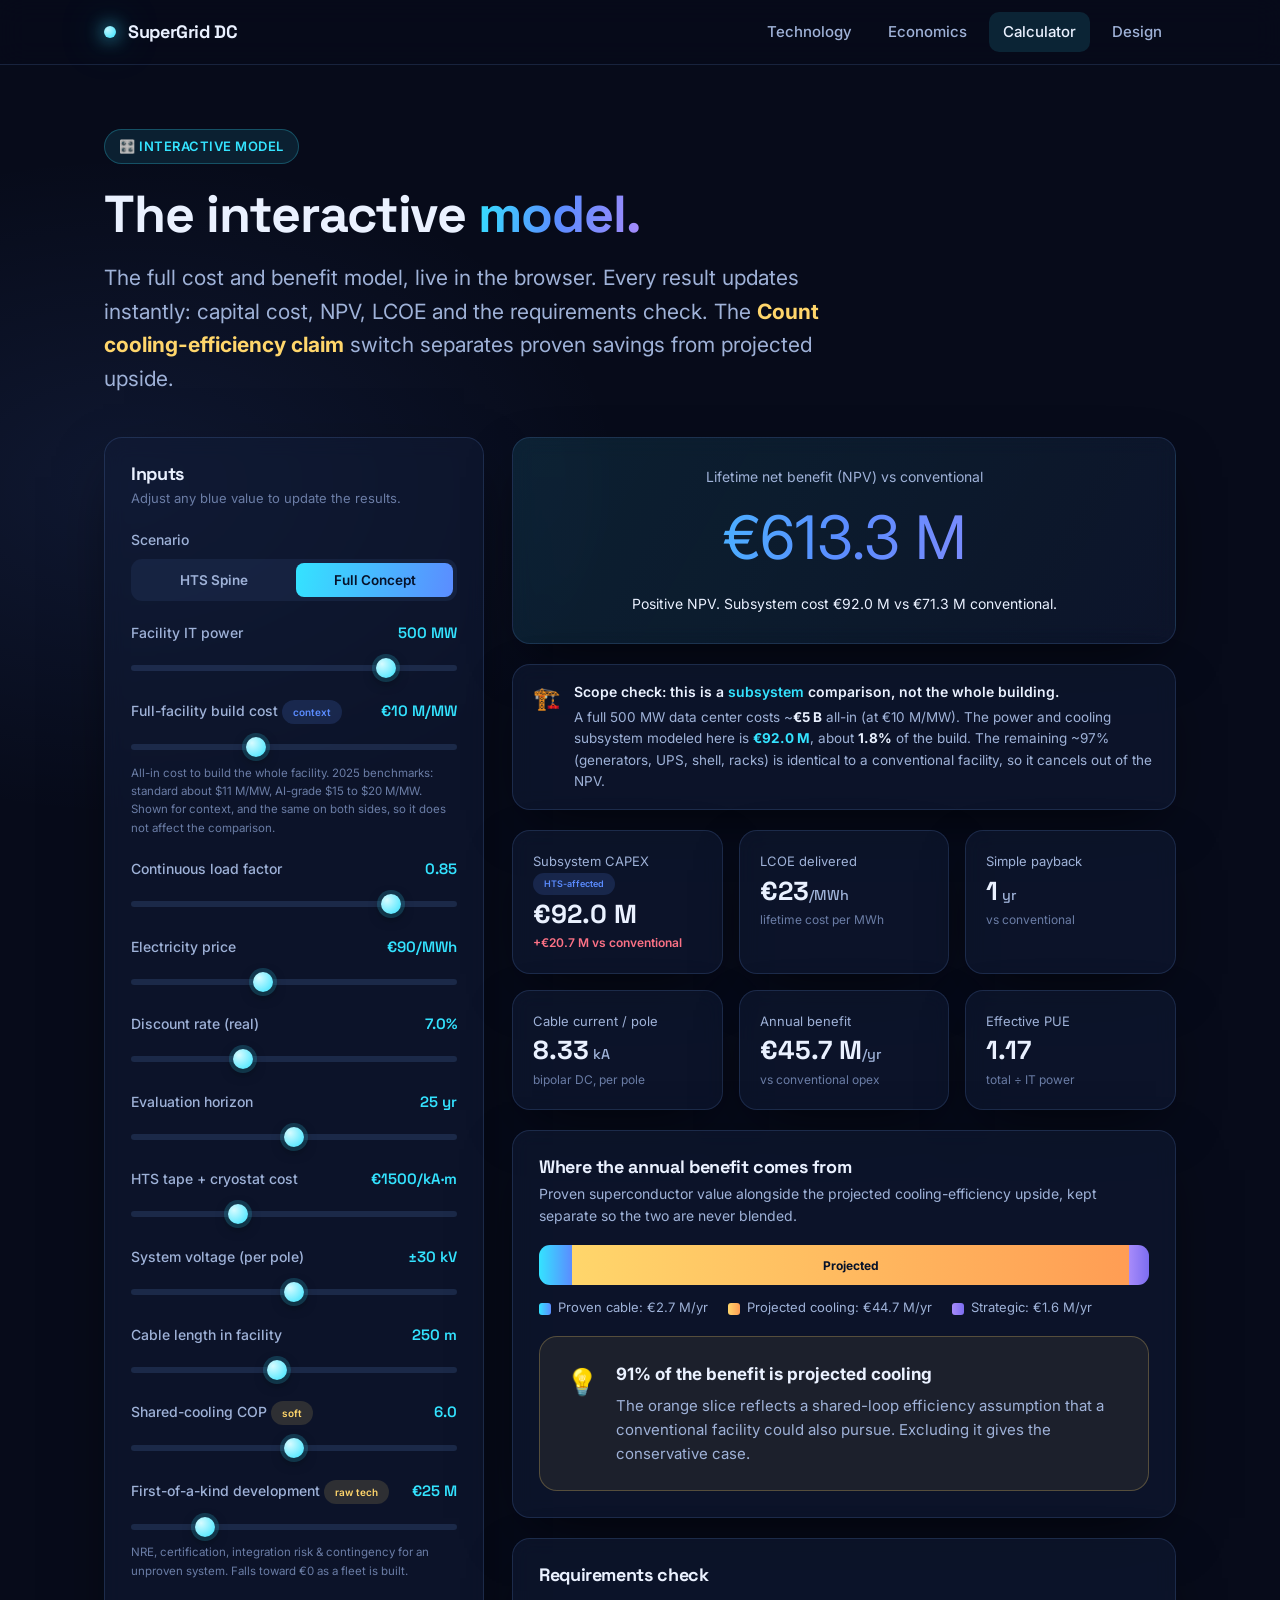
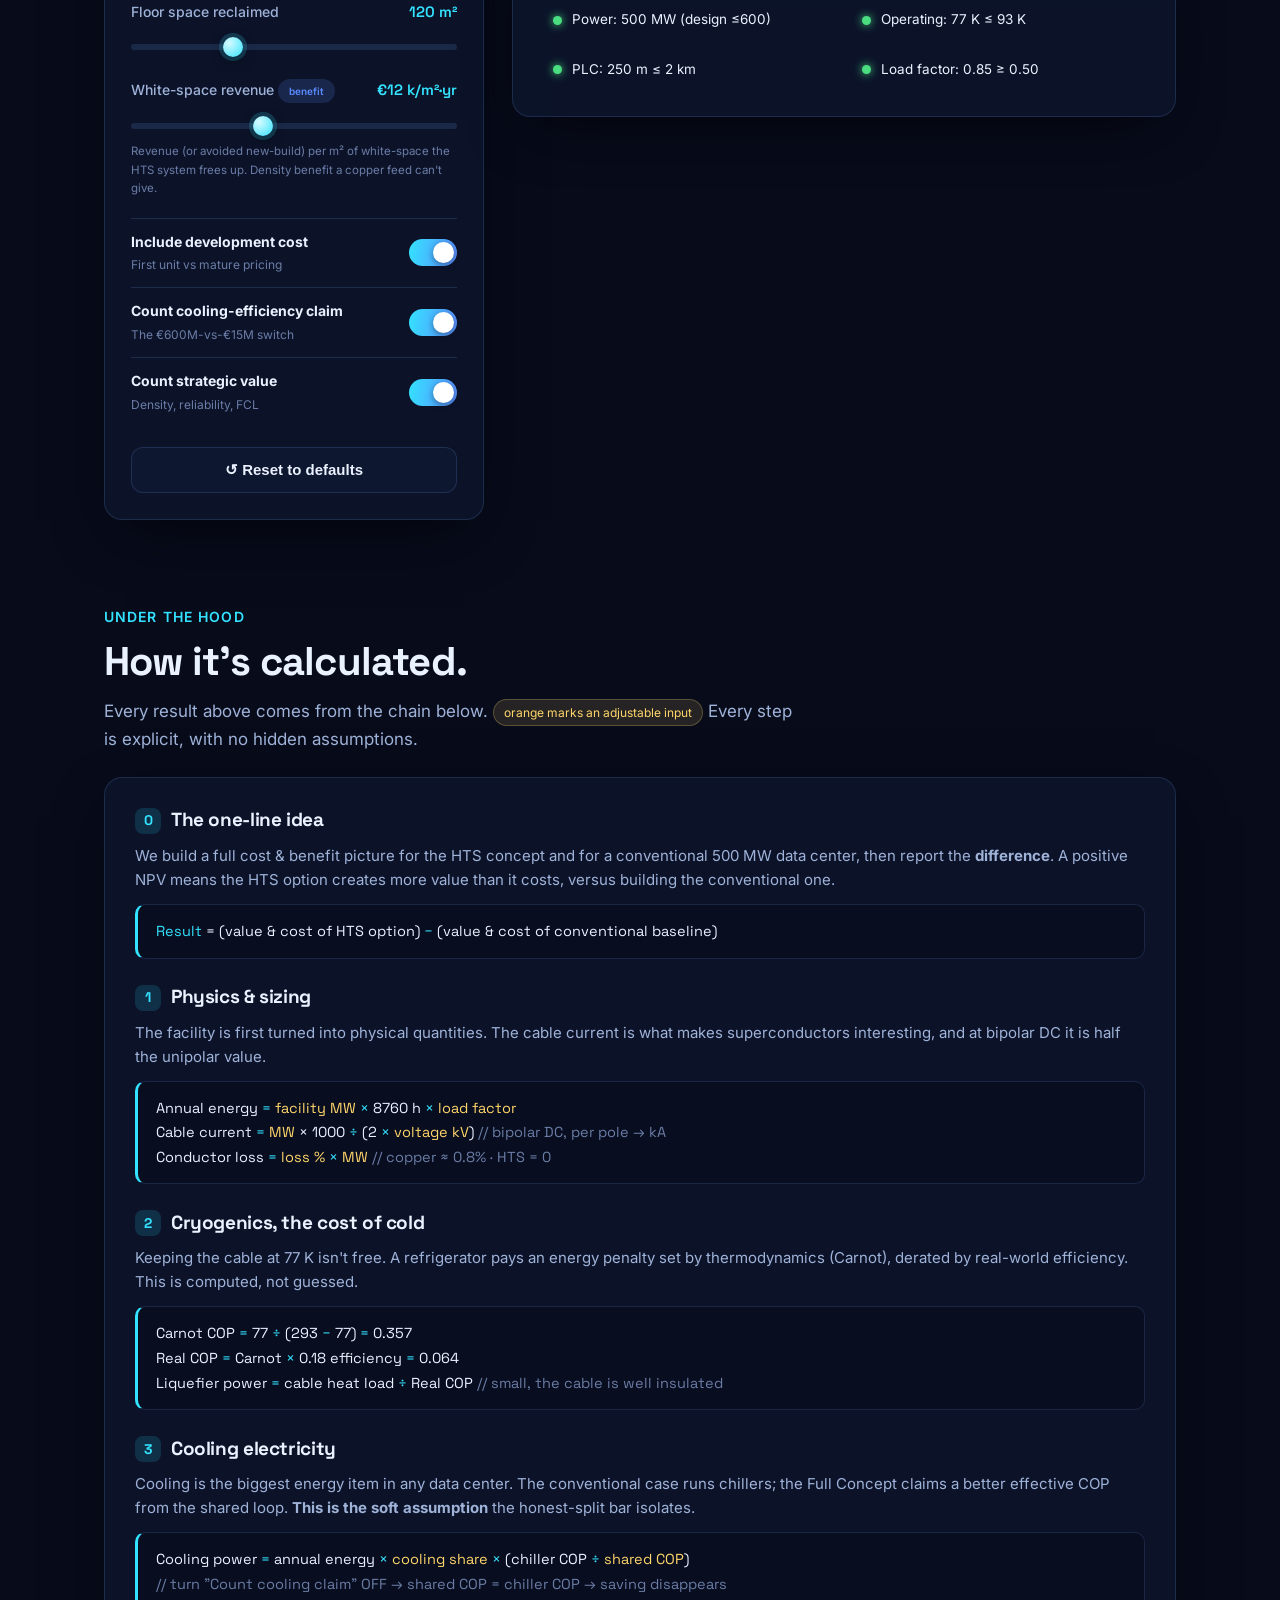
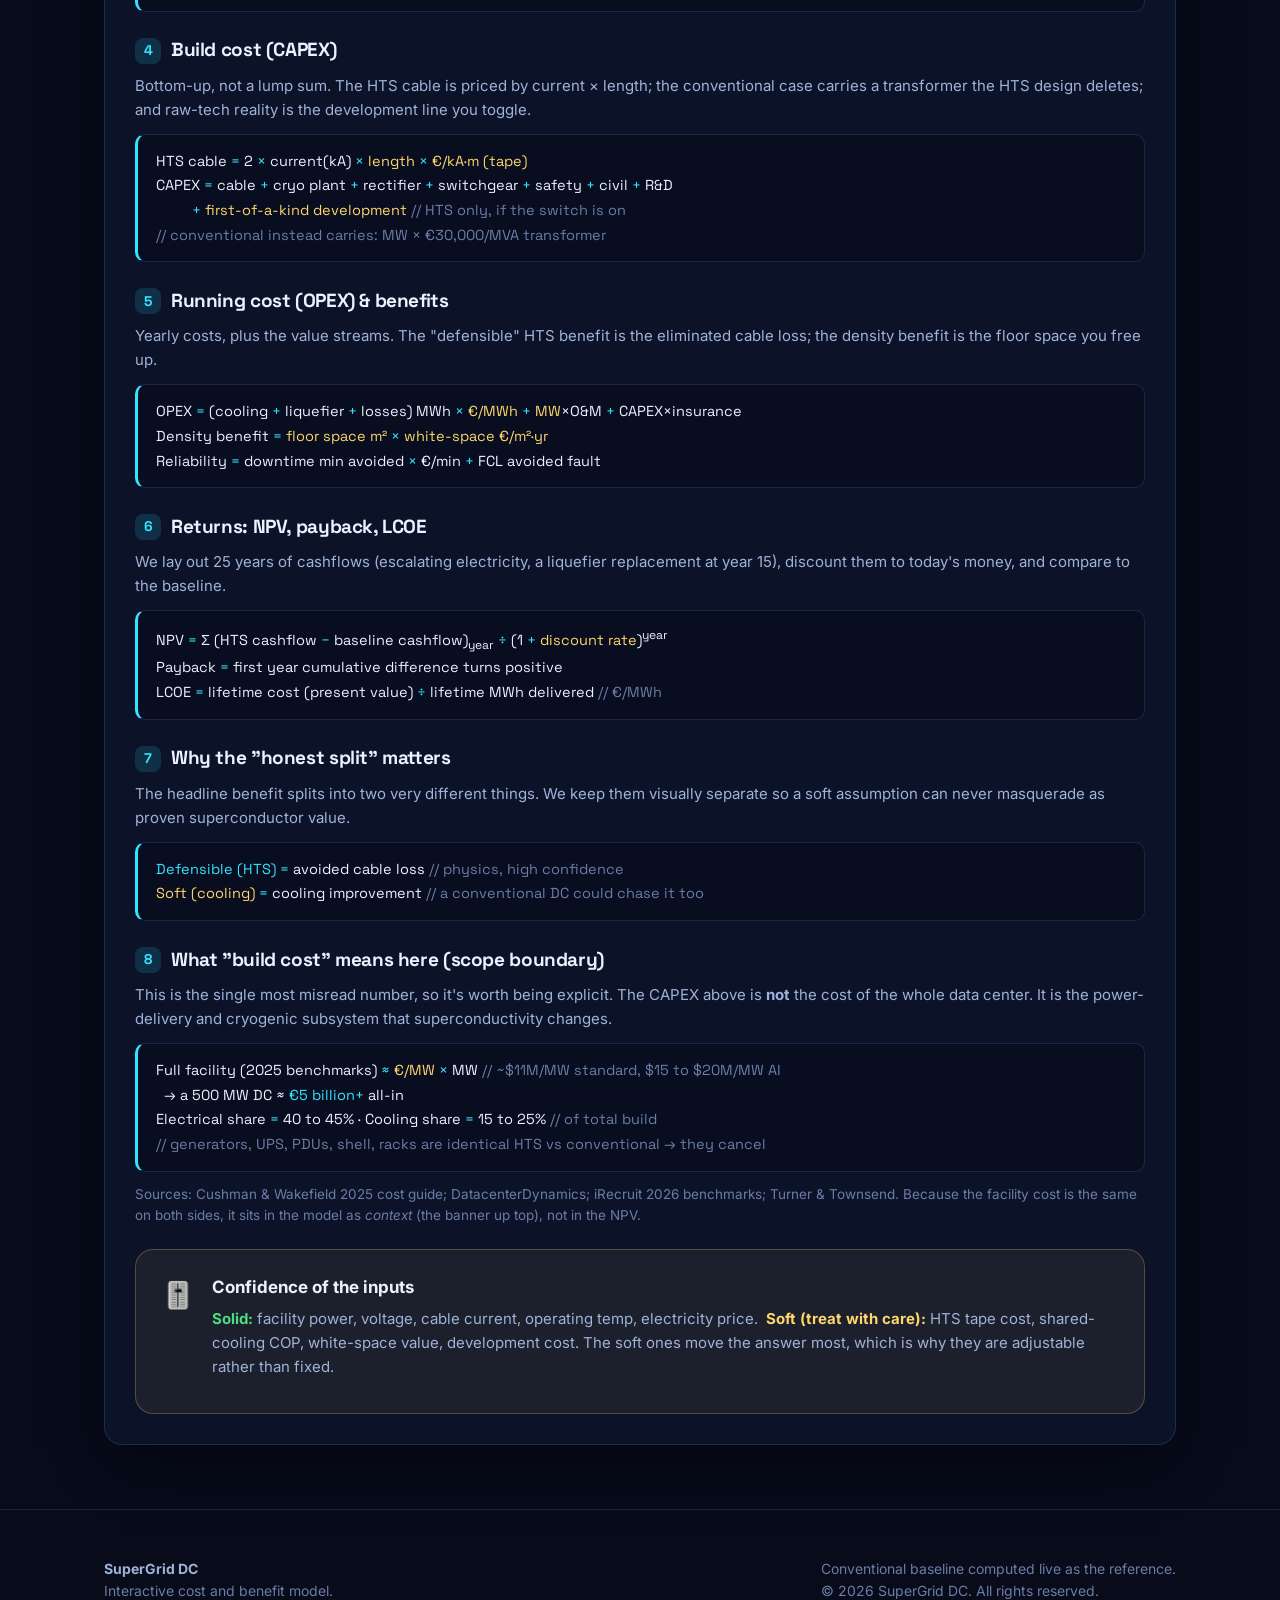
==== calculator.html @ 8237b886 "Initial SuperGrid DC website" ====
<!DOCTYPE html>
<html lang="en">
<head>
<meta charset="UTF-8">
<meta name="viewport" content="width=device-width, initial-scale=1.0">
<title>Calculator · SuperGrid DC</title>
<link rel="preconnect" href="https://fonts.googleapis.com">
<link rel="preconnect" href="https://fonts.gstatic.com" crossorigin>
<link href="https://fonts.googleapis.com/css2?family=Inter:wght@400;500;600;700&family=Space+Grotesk:wght@500;600;700&display=swap" rel="stylesheet">
<link rel="stylesheet" href="styles.css">
<style>
  .method { padding: 30px; }
  .method h3 { font-size: 19px; margin: 26px 0 10px; display:flex; align-items:center; gap:10px; }
  .method h3:first-child { margin-top: 0; }
  .method p { color: var(--ink-dim); font-size: 15px; margin-bottom: 10px; }
  .formula {
    font-family: 'Space Grotesk', monospace; font-size: 14.5px; color: var(--ink);
    background: rgba(7,11,26,0.6); border: 1px solid var(--border); border-left: 3px solid var(--cyan);
    border-radius: 10px; padding: 14px 18px; margin: 12px 0; line-height: 1.7; overflow-x: auto;
  }
  .formula .o { color: var(--cyan); }            /* operators / result */
  .formula .i { color: var(--warm); }            /* input variable */
  .formula .c { color: var(--ink-faint); }       /* comment */
  .io-tags { display:flex; flex-wrap:wrap; gap:8px; margin: 6px 0 4px; }
  .io-tag { font-size:12px; padding:3px 10px; border-radius:999px; background:rgba(255,214,107,0.12); color:var(--warm); border:1px solid rgba(255,214,107,0.25); }
  .step-n { width:26px;height:26px;border-radius:8px;display:grid;place-items:center;flex:none;
            background:rgba(52,227,255,0.14);color:var(--cyan);font-family:'Space Grotesk';font-weight:700;font-size:14px; }
</style>
</head>
<body>

<nav class="nav">
  <div class="nav-inner">
    <div class="brand"><span class="dot"></span> SuperGrid&nbsp;DC</div>
    <div class="nav-links">
      <a href="index.html">Technology</a>
      <a href="financials.html">Economics</a>
      <a href="calculator.html" class="active">Calculator</a>
      <a href="design.html">Design</a>
    </div>
  </div>
</nav>

<header class="hero" style="padding:64px 0 28px">
  <div class="wrap">
    <span class="tag">🎛️ Interactive model</span>
    <h1 style="font-size:clamp(32px,5vw,52px)">The interactive <span class="grad">model.</span></h1>
    <p class="lead" style="max-width:60ch">
      The full cost and benefit model, live in the browser. Every result updates instantly:
      capital cost, NPV, LCOE and the requirements check. The
      <b style="color:var(--warm)">Count cooling-efficiency claim</b> switch separates proven savings from
      projected upside.
    </p>
  </div>
</header>

<section style="padding-top:14px">
  <div class="wrap">
    <div class="calc-grid">

      <!-- CONTROLS -->
      <div class="glass controls">
        <h3>Inputs</h3>
        <p class="hint">Adjust any blue value to update the results.</p>

        <div class="ctrl">
          <div class="ctrl-head"><label>Scenario</label></div>
          <div class="seg" id="seg-scenario">
            <button data-v="spine">HTS Spine</button>
            <button data-v="full" class="on">Full Concept</button>
          </div>
        </div>

        <div class="ctrl">
          <div class="ctrl-head"><label>Facility IT power</label><span class="v" id="v-mw">500 MW</span></div>
          <input type="range" id="mw" min="100" max="600" step="10" value="500">
        </div>
        <div class="ctrl">
          <div class="ctrl-head"><label>Full-facility build cost <span class="pill pill-blue" style="font-size:10px">context</span></label><span class="v" id="v-fac">€10 M/MW</span></div>
          <input type="range" id="fac" min="4" max="20" step="0.5" value="10">
          <p style="font-size:11.5px; color:var(--ink-faint); margin-top:6px">All-in cost to build the whole facility. 2025 benchmarks: standard about $11 M/MW, AI-grade $15 to $20 M/MW. Shown for context, and the same on both sides, so it does not affect the comparison.</p>
        </div>
        <div class="ctrl">
          <div class="ctrl-head"><label>Continuous load factor</label><span class="v" id="v-lf">0.85</span></div>
          <input type="range" id="lf" min="0.40" max="0.95" step="0.01" value="0.85">
        </div>
        <div class="ctrl">
          <div class="ctrl-head"><label>Electricity price</label><span class="v" id="v-price">€90/MWh</span></div>
          <input type="range" id="price" min="50" max="150" step="5" value="90">
        </div>
        <div class="ctrl">
          <div class="ctrl-head"><label>Discount rate (real)</label><span class="v" id="v-disc">7.0%</span></div>
          <input type="range" id="disc" min="0.04" max="0.13" step="0.005" value="0.07">
        </div>
        <div class="ctrl">
          <div class="ctrl-head"><label>Evaluation horizon</label><span class="v" id="v-life">25 yr</span></div>
          <input type="range" id="life" min="10" max="40" step="1" value="25">
        </div>
        <div class="ctrl">
          <div class="ctrl-head"><label>HTS tape + cryostat cost</label><span class="v" id="v-tape">€1500/kA·m</span></div>
          <input type="range" id="tape" min="800" max="3000" step="50" value="1500">
        </div>
        <div class="ctrl">
          <div class="ctrl-head"><label>System voltage (per pole)</label><span class="v" id="v-volt">±30 kV</span></div>
          <input type="range" id="volt" min="20" max="40" step="1" value="30">
        </div>
        <div class="ctrl">
          <div class="ctrl-head"><label>Cable length in facility</label><span class="v" id="v-len">250 m</span></div>
          <input type="range" id="len" min="50" max="500" step="10" value="250">
        </div>
        <div class="ctrl" id="ctrl-cop">
          <div class="ctrl-head"><label>Shared-cooling COP <span class="pill pill-warn" style="font-size:10px">soft</span></label><span class="v" id="v-cop">6.0</span></div>
          <input type="range" id="cop" min="4" max="8" step="0.1" value="6">
        </div>
        <div class="ctrl" id="ctrl-dev">
          <div class="ctrl-head"><label>First-of-a-kind development <span class="pill pill-warn" style="font-size:10px">raw tech</span></label><span class="v" id="v-dev">€25 M</span></div>
          <input type="range" id="dev" min="0" max="120" step="5" value="25">
          <p style="font-size:11.5px; color:var(--ink-faint); margin-top:6px">NRE, certification, integration risk &amp; contingency for an unproven system. Falls toward €0 as a fleet is built.</p>
        </div>
        <div class="ctrl">
          <div class="ctrl-head"><label>Floor space reclaimed</label><span class="v" id="v-floor">120 m²</span></div>
          <input type="range" id="floor" min="0" max="400" step="10" value="120">
        </div>
        <div class="ctrl">
          <div class="ctrl-head"><label>White-space revenue <span class="pill pill-blue" style="font-size:10px">benefit</span></label><span class="v" id="v-ws">€12 k/m²·yr</span></div>
          <input type="range" id="ws" min="0" max="30000" step="1000" value="12000">
          <p style="font-size:11.5px; color:var(--ink-faint); margin-top:6px">Revenue (or avoided new-build) per m² of white-space the HTS system frees up. Density benefit a copper feed can't give.</p>
        </div>

        <div class="switch-row">
          <div class="lbl"><b>Include development cost</b><br><span style="font-size:12px;color:var(--ink-faint)">First unit vs mature pricing</span></div>
          <div class="toggle on" id="t-dev"><div class="knob"></div></div>
        </div>
        <div class="switch-row">
          <div class="lbl"><b>Count cooling-efficiency claim</b><br><span style="font-size:12px;color:var(--ink-faint)">The €600M-vs-€15M switch</span></div>
          <div class="toggle on" id="t-cool"><div class="knob"></div></div>
        </div>
        <div class="switch-row">
          <div class="lbl"><b>Count strategic value</b><br><span style="font-size:12px;color:var(--ink-faint)">Density, reliability, FCL</span></div>
          <div class="toggle on" id="t-strat"><div class="knob"></div></div>
        </div>

        <button class="btn btn-ghost" id="reset" style="width:100%; margin-top:20px; justify-content:center">↺ Reset to defaults</button>
      </div>

      <!-- RESULTS -->
      <div>
        <div class="glass npv-hero" style="margin-bottom:20px">
          <div class="rl" style="color:var(--ink-dim); font-size:14px">Lifetime net benefit (NPV) vs conventional</div>
          <div class="rv grad" id="r-npv">€0</div>
          <div class="rsub" id="r-verdict" style="font-size:14px; margin-top:8px">…</div>
        </div>

        <div class="glass" id="ctx-banner" style="padding:16px 20px; margin-bottom:20px; display:flex; gap:14px; align-items:flex-start">
          <span style="font-size:22px; flex:none">🏗️</span>
          <div>
            <div style="font-size:14px; color:var(--ink); font-weight:600; margin-bottom:3px">Scope check: this is a <span style="color:var(--cyan)">subsystem</span> comparison, not the whole building.</div>
            <div style="font-size:13.5px; color:var(--ink-dim)" id="ctx-text">…</div>
          </div>
        </div>

        <div class="res-grid" style="margin-bottom:20px">
          <div class="glass res"><div class="rl">Subsystem CAPEX <span class="pill pill-blue" style="font-size:9px">HTS-affected</span></div><div class="rv" id="r-capex">€0<small></small></div><div class="rsub" id="r-capex-delta">vs conventional</div></div>
          <div class="glass res"><div class="rl">LCOE delivered</div><div class="rv" id="r-lcoe">€0<small>/MWh</small></div><div class="rsub">lifetime cost per MWh</div></div>
          <div class="glass res"><div class="rl">Simple payback</div><div class="rv" id="r-payback">…</div><div class="rsub">vs conventional</div></div>
          <div class="glass res"><div class="rl">Cable current / pole</div><div class="rv" id="r-ka">0<small> kA</small></div><div class="rsub" id="r-ka-sub">bipolar DC</div></div>
          <div class="glass res"><div class="rl">Annual benefit</div><div class="rv" id="r-annual">€0<small>/yr</small></div><div class="rsub">vs conventional opex</div></div>
          <div class="glass res"><div class="rl">Effective PUE</div><div class="rv" id="r-pue">0</div><div class="rsub">total ÷ IT power</div></div>
        </div>

        <!-- HONEST SPLIT -->
        <div class="glass card" style="margin-bottom:20px">
          <h3 style="font-size:18px; margin-bottom:6px">Where the annual benefit comes from</h3>
          <p style="font-size:14px; color:var(--ink-dim); margin-bottom:18px">
            Proven superconductor value alongside the projected cooling-efficiency upside, kept separate so the two
            are never blended.
          </p>
          <div class="split-bar" id="split">
            <div class="seg-hts" id="split-hts" style="width:6%">Proven</div>
            <div class="seg-cool" id="split-cool" style="width:94%">Projected</div>
          </div>
          <div class="legend">
            <span><i style="background:linear-gradient(90deg,var(--cyan),var(--blue))"></i><span id="lg-hts">Proven cable: €0/yr</span></span>
            <span><i style="background:linear-gradient(90deg,var(--warm),#ff9d54)"></i><span id="lg-cool">Projected cooling: €0/yr</span></span>
            <span><i style="background:linear-gradient(90deg,var(--violet),#7c6df0)"></i><span id="lg-strat">Strategic: €0/yr</span></span>
          </div>
          <div class="callout cool" id="honest-note" style="margin-top:18px">
            <span class="ci">💡</span>
            <div><h4 id="hn-title">Most of the headline is projected cooling, not the superconductor</h4>
            <p id="hn-body">At these settings, the proven superconductor saving is the smaller blue slice.</p></div>
          </div>
        </div>

        <!-- REQUIREMENTS -->
        <div class="glass card">
          <h3 style="font-size:18px; margin-bottom:14px">Requirements check</h3>
          <div class="res-grid" style="grid-template-columns:repeat(2,1fr); gap:8px">
            <div class="req-mini"><span class="dot2 ok" id="rq1d"></span><span id="rq1">≥ design power</span></div>
            <div class="req-mini"><span class="dot2 ok" id="rq2d"></span><span id="rq2">≤ 93 K operating</span></div>
            <div class="req-mini"><span class="dot2 ok" id="rq3d"></span><span id="rq3">PLC reach</span></div>
            <div class="req-mini"><span class="dot2 ok" id="rq4d"></span><span id="rq4">Load factor ≥ 50%</span></div>
          </div>
        </div>
      </div>

    </div>
  </div>
</section>

<!-- METHODOLOGY -->
<section id="method" style="padding-top:20px">
  <div class="wrap">
    <span class="eyebrow">Under the hood</span>
    <h2 class="sec-title">How it's calculated.</h2>
    <p class="sec-sub" style="margin-bottom:24px">
      Every result above comes from the chain below. <span class="io-tag" style="display:inline-block">orange marks an adjustable input</span>
      Every step is explicit, with no hidden assumptions.
    </p>

    <div class="glass method">

      <h3><span class="step-n">0</span> The one-line idea</h3>
      <p>We build a full cost &amp; benefit picture for the HTS concept and for a conventional 500&nbsp;MW data center,
        then report the <b>difference</b>. A positive NPV means the HTS option creates more value than it costs, versus
        building the conventional one.</p>
      <div class="formula"><span class="o">Result</span> = (value &amp; cost of HTS option) <span class="o">−</span> (value &amp; cost of conventional baseline)</div>

      <h3><span class="step-n">1</span> Physics &amp; sizing</h3>
      <p>The facility is first turned into physical quantities. The cable current is what makes superconductors interesting,
        and at bipolar DC it is half the unipolar value.</p>
      <div class="formula">
        Annual energy <span class="o">=</span> <span class="i">facility MW</span> <span class="o">×</span> 8760 h <span class="o">×</span> <span class="i">load factor</span><br>
        Cable current <span class="o">=</span> <span class="i">MW</span> × 1000 <span class="o">÷</span> (2 <span class="o">×</span> <span class="i">voltage kV</span>)  <span class="c">// bipolar DC, per pole → kA</span><br>
        Conductor loss <span class="o">=</span> <span class="i">loss %</span> <span class="o">×</span> <span class="i">MW</span>  <span class="c">// copper ≈ 0.8% · HTS = 0</span>
      </div>

      <h3><span class="step-n">2</span> Cryogenics, the cost of cold</h3>
      <p>Keeping the cable at 77&nbsp;K isn't free. A refrigerator pays an energy penalty set by thermodynamics (Carnot),
        derated by real-world efficiency. This is computed, not guessed.</p>
      <div class="formula">
        Carnot COP <span class="o">=</span> 77 <span class="o">÷</span> (293 <span class="o">−</span> 77) <span class="o">=</span> 0.357<br>
        Real COP <span class="o">=</span> Carnot <span class="o">×</span> 0.18 efficiency <span class="o">=</span> 0.064<br>
        Liquefier power <span class="o">=</span> cable heat load <span class="o">÷</span> Real COP  <span class="c">// small, the cable is well insulated</span>
      </div>

      <h3><span class="step-n">3</span> Cooling electricity</h3>
      <p>Cooling is the biggest energy item in any data center. The conventional case runs chillers; the Full Concept
        claims a better effective COP from the shared loop. <b>This is the soft assumption</b> the honest-split bar isolates.</p>
      <div class="formula">
        Cooling power <span class="o">=</span> annual energy <span class="o">×</span> <span class="i">cooling share</span> <span class="o">×</span> (chiller COP <span class="o">÷</span> <span class="i">shared COP</span>)<br>
        <span class="c">// turn "Count cooling claim" OFF → shared COP = chiller COP → saving disappears</span>
      </div>

      <h3><span class="step-n">4</span> Build cost (CAPEX)</h3>
      <p>Bottom-up, not a lump sum. The HTS cable is priced by current × length; the conventional case carries a
        transformer the HTS design deletes; and raw-tech reality is the development line you toggle.</p>
      <div class="formula">
        HTS cable <span class="o">=</span> 2 <span class="o">×</span> current(kA) <span class="o">×</span> <span class="i">length</span> <span class="o">×</span> <span class="i">€/kA·m (tape)</span><br>
        CAPEX <span class="o">=</span> cable <span class="o">+</span> cryo plant <span class="o">+</span> rectifier <span class="o">+</span> switchgear <span class="o">+</span> safety <span class="o">+</span> civil <span class="o">+</span> R&amp;D<br>
        &nbsp;&nbsp;&nbsp;&nbsp;&nbsp;&nbsp;&nbsp;&nbsp;&nbsp;<span class="o">+</span> <span class="i">first-of-a-kind development</span>  <span class="c">// HTS only, if the switch is on</span><br>
        <span class="c">// conventional instead carries: MW × €30,000/MVA transformer</span>
      </div>

      <h3><span class="step-n">5</span> Running cost (OPEX) &amp; benefits</h3>
      <p>Yearly costs, plus the value streams. The "defensible" HTS benefit is the eliminated cable loss; the density
        benefit is the floor space you free up.</p>
      <div class="formula">
        OPEX <span class="o">=</span> (cooling <span class="o">+</span> liquefier <span class="o">+</span> losses) MWh <span class="o">×</span> <span class="i">€/MWh</span> <span class="o">+</span> <span class="i">MW</span>×O&amp;M <span class="o">+</span> CAPEX×insurance<br>
        Density benefit <span class="o">=</span> <span class="i">floor space m²</span> <span class="o">×</span> <span class="i">white-space €/m²·yr</span><br>
        Reliability <span class="o">=</span> downtime min avoided <span class="o">×</span> €/min  <span class="o">+</span>  FCL avoided fault
      </div>

      <h3><span class="step-n">6</span> Returns: NPV, payback, LCOE</h3>
      <p>We lay out 25 years of cashflows (escalating electricity, a liquefier replacement at year 15), discount them to
        today's money, and compare to the baseline.</p>
      <div class="formula">
        NPV <span class="o">=</span> Σ (HTS cashflow <span class="o">−</span> baseline cashflow)<sub>year</sub> <span class="o">÷</span> (1 <span class="o">+</span> <span class="i">discount rate</span>)<sup>year</sup><br>
        Payback <span class="o">=</span> first year cumulative difference turns positive<br>
        LCOE <span class="o">=</span> lifetime cost (present value) <span class="o">÷</span> lifetime MWh delivered  <span class="c">// €/MWh</span>
      </div>

      <h3><span class="step-n">7</span> Why the "honest split" matters</h3>
      <p>The headline benefit splits into two very different things. We keep them visually separate so a soft assumption
        can never masquerade as proven superconductor value.</p>
      <div class="formula">
        <span class="i" style="color:var(--cyan)">Defensible (HTS)</span> <span class="o">=</span> avoided cable loss  <span class="c">// physics, high confidence</span><br>
        <span class="i">Soft (cooling)</span> <span class="o">=</span> cooling improvement  <span class="c">// a conventional DC could chase it too</span>
      </div>

      <h3><span class="step-n">8</span> What "build cost" means here (scope boundary)</h3>
      <p>This is the single most misread number, so it's worth being explicit. The CAPEX above is <b>not</b> the cost of the
        whole data center. It is the power-delivery and cryogenic subsystem that superconductivity changes.</p>
      <div class="formula">
        Full facility (2025 benchmarks) <span class="o">≈</span> <span class="i">€/MW</span> <span class="o">×</span> MW  <span class="c">// ~$11M/MW standard, $15 to $20M/MW AI</span><br>
        &nbsp;&nbsp;→ a 500 MW DC ≈ <span class="o">€5 billion+</span> all-in<br>
        Electrical share <span class="o">=</span> 40 to 45%  ·  Cooling share <span class="o">=</span> 15 to 25%  <span class="c">// of total build</span><br>
        <span class="c">// generators, UPS, PDUs, shell, racks are identical HTS vs conventional → they cancel</span>
      </div>
      <p style="font-size:13.5px; color:var(--ink-faint)">
        Sources: Cushman &amp; Wakefield 2025 cost guide; DatacenterDynamics; iRecruit 2026 benchmarks; Turner &amp; Townsend.
        Because the facility cost is the same on both sides, it sits in the model as <em>context</em> (the banner up top), not in the NPV.
      </p>

      <div class="callout" style="margin-top:22px">
        <span class="ci">🎚️</span>
        <div>
          <h4>Confidence of the inputs</h4>
          <p><b style="color:var(--good)">Solid:</b> facility power, voltage, cable current, operating temp, electricity price.
            &nbsp;<b style="color:var(--warm)">Soft (treat with care):</b> HTS tape cost, shared-cooling COP, white-space value,
            development cost. The soft ones move the answer most, which is why they are adjustable rather than fixed.</p>
        </div>
      </div>

    </div>
  </div>
</section>

<footer>
  <div class="wrap footer-grid">
    <div><b>SuperGrid DC</b><br>Interactive cost and benefit model.</div>
    <div>Conventional baseline computed live as the reference.<br>© 2026 SuperGrid DC. All rights reserved.</div>
  </div>
</footer>

<script>
// ============================================================
//  Cost and benefit model for the HTS data center concept.
//  Scope: HTS cable + shared LN2 + PLC inside a 500 MW data center.
// ============================================================

// ---- fixed (non-exposed) constants ----
const C = {
  ambient: 293, opTemp: 77, reverseBrayton: 0.18,
  chillerCOP: 4.0, cryoCapexPerWth: 250, rectifierPerMW: 80000,
  condThermalWperM: 1.0,            // HTS cryostat conduction
  whiteSpaceVal: 10000,             // €/m²/yr
  downtimeCost: 9000,               // €/min
  escalation: 0.02,
};

// per-scenario fixed parameters
const SCEN = {
  baseline: {
    topology:'ac', condLoss:0.008, condThermal:0, coolingShare:0.30, sharedCOP:0,
    hts:false, transformerPerMVA:30000, switchgear:25000, plcPerMW:0,
    o2:0, quench:0, fcl:0, civil:600000, rnd:100000, omPerMW:8000, insurance:0.004,
    floorM2:0, downtimeMin:0, fclFault:0, plcSavePerM:0,
  },
  spine: {
    topology:'dc', condLoss:0, condThermal:C.condThermalWperM, coolingShare:0.30, sharedCOP:0,
    hts:true, transformerPerMVA:0, switchgear:30000, plcPerMW:0,
    o2:120000, quench:180000, fcl:0, civil:400000, rnd:2500000, omPerMW:12000, insurance:0.006,
    floorM2:60, downtimeMin:5, fclFault:0, plcSavePerM:0,
  },
  full: {
    topology:'dc', condLoss:0, condThermal:C.condThermalWperM, coolingShare:0.25, sharedCOP:6.0,
    hts:true, transformerPerMVA:0, switchgear:30000, plcPerMW:1500,
    o2:180000, quench:200000, fcl:250000, civil:350000, rnd:4000000, omPerMW:14000, insurance:0.006,
    floorM2:120, downtimeMin:15, fclFault:40000, plcSavePerM:60,
  }
};

function currentKA(mw, voltage, topology){
  if (topology === 'dc') return mw*1000/(2*voltage)/1000;     // bipolar, per pole, kA
  return mw*1000/(Math.sqrt(3)*voltage)/1000;                  // 3-phase AC, kA
}

function coolingElec(energy, share, sharedCOP){
  if (sharedCOP <= 0) return energy*share;
  return energy*share*(C.chillerCOP/sharedCOP);
}

// returns CAPEX + annual flows for one scenario
function scenarioModel(s, P){
  const mw=P.mw, lf=P.lf, price=P.price;
  const energy = mw*8760*lf;                                   // MWh/yr
  const volt = s.hts ? P.volt : 11;                            // conventional MV ~11 kV
  const kA = currentKA(mw, volt, s.topology);

  // cooling COP override (Full only, exposed slider + toggle)
  let share=s.coolingShare, scop=s.sharedCOP;
  if (s.hts && s===SCEN.full){
    scop = P.cop;
    if (!P.countCooling){ share=0.30; scop=0; }               // strip the cooling claim
  }

  // physics
  const heatLoadKW = (s.condThermal*P.len)/1000;               // kW thermal
  const realCOP = (C.opTemp/(C.ambient-C.opTemp))*C.reverseBrayton;
  const liqKW = realCOP>0 ? heatLoadKW/realCOP : 0;
  const liqMWh = liqKW*8.76;
  const coolMWh = coolingElec(energy, share, scop);
  const condLossMW = s.condLoss*mw;
  const totalElec = energy + coolMWh + liqMWh;

  // CAPEX
  const cableCost = s.hts ? 2*kA*P.len*P.tape : mw*P.len*25;
  const cryoCost  = s.hts ? heatLoadKW*1000*C.cryoCapexPerWth : 0;
  const devCost = (s.hts && P.includeDev) ? P.dev : 0;       // first-of-a-kind program (HTS only)
  const capex =
      cableCost + cryoCost
    + mw*s.transformerPerMVA
    + mw*C.rectifierPerMW
    + mw*s.switchgear
    + mw*s.plcPerMW
    + s.o2 + s.quench + s.fcl + s.civil + s.rnd + devCost;

  // OPEX (annual, year-1 basis)
  const opex =
      coolMWh*price + liqMWh*price + condLossMW*8760*lf*price
    + mw*s.omPerMW + capex*s.insurance;

  // strategic annual + year-0 PLC capex offset
  const floorVal = (s.hts ? P.floor : 0) * P.ws;             // density benefit (now adjustable)
  const strat = P.countStrategic
    ? (floorVal + s.downtimeMin*C.downtimeCost + s.fclFault) : 0;
  const plcOffset = P.countStrategic ? s.plcSavePerM*P.len : 0;
  const cryoRepl = cryoCost;                                   // replaced at yr 15

  return { energy, kA, coolMWh, liqMWh, condLossMW, totalElec,
           capex, opex, strat, plcOffset, cryoRepl, share, scop };
}

function npvVsBaseline(hts, base, P){
  const r=P.disc, life=P.life;
  // year 0
  let npv = (-(hts.capex) + hts.plcOffset) - (-(base.capex) + base.plcOffset);
  let cum = npv; let payback = null;
  for (let y=1; y<=life; y++){
    const esc = Math.pow(1+C.escalation, y-1);
    let netH = -hts.opex*esc + hts.strat;
    let netB = -base.opex*esc + base.strat;
    if (y===15){ netH -= hts.cryoRepl; netB -= base.cryoRepl; }
    const d = netH - netB;
    npv += d/Math.pow(1+r, y);
    cum += d;
    if (payback===null && cum>=0) payback = y;
  }
  return { npv, payback };
}

function lcoe(m, P){
  const r=P.disc, life=P.life;
  let pvCost = m.capex;
  for (let y=1; y<=life; y++){
    let c = m.opex*Math.pow(1+C.escalation,y-1);
    if (y===15) c += m.cryoRepl;
    pvCost += c/Math.pow(1+r,y);
  }
  const annuity = (1-Math.pow(1+r,-life))/r;
  const pvEnergy = m.energy*annuity;
  return pvEnergy>0 ? pvCost/pvEnergy : 0;
}

// ---- formatting ----
const fmtM = v => {
  const a=Math.abs(v);
  if (a>=1e9) return (v/1e9).toFixed(2).replace(/\.00$/,'')+' B';
  if (a>=1e6) return (v/1e6).toFixed(1)+' M';
  if (a>=1e3) return (v/1e3).toFixed(0)+' k';
  return v.toFixed(0);
};
const euroM = v => (v<0?'−€':'€')+fmtM(Math.abs(v));

// ---- state ----
const state = {
  scenario:'full', mw:500, lf:0.85, price:90, disc:0.07, life:25,
  tape:1500, volt:30, len:250, cop:6, dev:25, includeDev:true,
  floor:120, ws:12000, fac:10, countCooling:true, countStrategic:true
};
const defaults = {...state};

function compute(){
  const P = { mw:state.mw, lf:state.lf, price:state.price, disc:state.disc, life:state.life,
              tape:state.tape, volt:state.volt, len:state.len, cop:state.cop,
              dev:state.dev*1e6, includeDev:state.includeDev,
              floor:state.floor, ws:state.ws,
              countCooling:state.countCooling, countStrategic:state.countStrategic };
  const base = scenarioModel(SCEN.baseline, P);
  const hts  = scenarioModel(SCEN[state.scenario], P);
  const {npv, payback} = npvVsBaseline(hts, base, P);

  // annual benefit split
  const coolingSaved = (base.coolMWh - hts.coolMWh)*P.price;        // soft
  const cableSaved   = (base.condLossMW - hts.condLossMW)*8760*P.lf*P.price; // defensible
  const stratAnnual  = hts.strat;
  const opexOtherDelta = (base.opex - hts.opex) - coolingSaved - cableSaved; // O&M+insurance+liq diff
  const annualTotal  = (base.opex - hts.opex) + stratAnnual;

  return { base, hts, npv, payback, coolingSaved, cableSaved, stratAnnual, opexOtherDelta, annualTotal,
           lcoe: lcoe(hts, P) };
}

function render(){
  const R = compute();
  const el = id => document.getElementById(id);

  // NPV hero
  el('r-npv').textContent = euroM(R.npv);
  el('r-npv').classList.remove('flash'); void el('r-npv').offsetWidth; el('r-npv').classList.add('flash');
  let verdict;
  if (R.npv>0) verdict = `Positive NPV. Subsystem cost ${euroM(R.hts.capex)} vs €${fmtM(R.base.capex)} conventional.`;
  else verdict = `Negative NPV at these inputs. Value does not cover the gap.`;
  el('r-verdict').textContent = verdict;

  // result cards
  el('r-capex').innerHTML = euroM(R.hts.capex);
  const dCapex = R.hts.capex - R.base.capex;
  el('r-capex-delta').innerHTML = (dCapex<=0?'<span class="pos">':'<span class="neg">')
    + (dCapex<=0?'−':'+') + '€'+fmtM(Math.abs(dCapex)) + ' vs conventional</span>';
  el('r-lcoe').innerHTML = '€'+R.lcoe.toFixed(0)+'<small>/MWh</small>';
  el('r-payback').innerHTML = R.payback===null ? 'never' : R.payback+'<small> yr</small>';
  el('r-ka').innerHTML = R.hts.kA.toFixed(2)+'<small> kA</small>';
  el('r-ka-sub').textContent = state.scenario==='spine'||state.scenario==='full' ? 'bipolar DC, per pole' : '';
  el('r-annual').innerHTML = euroM(R.annualTotal)+'<small>/yr</small>';
  const pue = R.hts.totalElec / R.hts.energy;
  el('r-pue').textContent = pue.toFixed(2);

  // facility context: full build cost vs the modeled subsystem
  const facility = state.mw * state.fac * 1e6;
  const pct = facility>0 ? (R.hts.capex/facility*100) : 0;
  el('ctx-text').innerHTML =
    `A full ${state.mw} MW data center costs ~<b style="color:var(--ink)">€${fmtM(facility)}</b> all-in `
    + `(at €${state.fac} M/MW). The power and cooling subsystem modeled here is <b style="color:var(--cyan)">€${fmtM(R.hts.capex)}</b>, `
    + `about <b style="color:var(--ink)">${pct.toFixed(1)}%</b> of the build. The remaining ~97% (generators, UPS, shell, racks) is `
    + `identical to a conventional facility, so it cancels out of the NPV.`;

  // honest split (use positive magnitudes; clamp tiny negatives to 0 for the bar)
  const hts_v = Math.max(R.cableSaved, 0);
  const cool_v = Math.max(R.coolingSaved, 0);
  const strat_v = Math.max(R.stratAnnual, 0);
  const sum = hts_v + cool_v + strat_v || 1;
  const wH = hts_v/sum*100, wC = cool_v/sum*100, wS = strat_v/sum*100;
  const split = el('split');
  split.innerHTML =
      `<div class="seg-hts" style="width:${wH}%">${wH>8?'Proven':''}</div>`
    + `<div class="seg-cool" style="width:${wC}%">${wC>10?'Projected':''}</div>`
    + `<div style="width:${wS}%; background:linear-gradient(90deg,var(--violet),#7c6df0)">${wS>10?'Strategic':''}</div>`;
  el('lg-hts').textContent = `Proven cable: €${fmtM(hts_v)}/yr`;
  el('lg-cool').textContent = `Projected cooling: €${fmtM(cool_v)}/yr`;
  el('lg-strat').textContent = `Strategic: €${fmtM(strat_v)}/yr`;

  // note adapts to the composition
  const coolPct = cool_v/(hts_v+cool_v+strat_v||1)*100;
  if (!state.countCooling || state.scenario==='spine'){
    el('hn-title').textContent = 'Conservative case';
    el('hn-body').innerHTML = `Projected cooling is excluded. The value shown is proven superconductor and strategic benefit: <b>${euroM(R.npv)}</b> NPV, resting on proven physics alone.`;
    el('honest-note').classList.add('cool');
  } else if (coolPct>60){
    el('hn-title').textContent = `${coolPct.toFixed(0)}% of the benefit is projected cooling`;
    el('hn-body').innerHTML = `The orange slice reflects a shared-loop efficiency assumption that a conventional facility could also pursue. Excluding it gives the conservative case.`;
    el('honest-note').classList.remove('cool');
  } else {
    el('hn-title').textContent = 'Balanced composition';
    el('hn-body').innerHTML = `Projected cooling still contributes meaningfully and is reported separately from proven value.`;
    el('honest-note').classList.remove('cool');
  }

  // requirements
  const setReq=(d,t,ok,txt)=>{el(d).className='dot2 '+(ok?'ok':'no'); el(t).textContent=txt;};
  setReq('rq1d','rq1', state.mw<=600, `Power: ${state.mw} MW (design ≤600)`);
  setReq('rq2d','rq2', true, `Operating: 77 K ≤ 93 K`);
  setReq('rq3d','rq3', state.len<=2000, `PLC: ${state.len} m ≤ 2 km`);
  setReq('rq4d','rq4', state.lf>=0.50, `Load factor: ${state.lf.toFixed(2)} ≥ 0.50`);

  // show/hide COP control for spine
  el('ctrl-cop').style.opacity = state.scenario==='full' ? '1' : '0.4';
  el('ctrl-cop').style.pointerEvents = state.scenario==='full' ? 'auto' : 'none';
}

// ---- wiring ----
const bind = (id, key, fmt) => {
  const inp = document.getElementById(id);
  inp.addEventListener('input', () => {
    state[key] = parseFloat(inp.value);
    document.getElementById('v-'+id).textContent = fmt(state[key]);
    render();
  });
};
bind('mw','mw', v=>v+' MW');
bind('lf','lf', v=>v.toFixed(2));
bind('price','price', v=>'€'+v+'/MWh');
bind('disc','disc', v=>(v*100).toFixed(1)+'%');
bind('life','life', v=>v+' yr');
bind('tape','tape', v=>'€'+v+'/kA·m');
bind('volt','volt', v=>'±'+v+' kV');
bind('len','len', v=>v+' m');
bind('cop','cop', v=>v.toFixed(1));
bind('dev','dev', v=>'€'+v+' M');
bind('floor','floor', v=>v+' m²');
bind('ws','ws', v=>'€'+(v/1000)+' k/m²·yr');
bind('fac','fac', v=>'€'+v+' M/MW');

document.querySelectorAll('#seg-scenario button').forEach(b=>{
  b.addEventListener('click', ()=>{
    document.querySelectorAll('#seg-scenario button').forEach(x=>x.classList.remove('on'));
    b.classList.add('on'); state.scenario=b.dataset.v; render();
  });
});
const tog=(id,key)=>{ const t=document.getElementById(id);
  t.addEventListener('click', ()=>{ state[key]=!state[key]; t.classList.toggle('on', state[key]); render(); }); };
tog('t-dev','includeDev'); tog('t-cool','countCooling'); tog('t-strat','countStrategic');

document.getElementById('reset').addEventListener('click', ()=>{
  Object.assign(state, defaults);
  for (const [id,key,fmt] of [
    ['mw','mw',v=>v+' MW'],['lf','lf',v=>v.toFixed(2)],['price','price',v=>'€'+v+'/MWh'],
    ['disc','disc',v=>(v*100).toFixed(1)+'%'],['life','life',v=>v+' yr'],['tape','tape',v=>'€'+v+'/kA·m'],
    ['volt','volt',v=>'±'+v+' kV'],['len','len',v=>v+' m'],['cop','cop',v=>v.toFixed(1)],
    ['dev','dev',v=>'€'+v+' M'],['floor','floor',v=>v+' m²'],['ws','ws',v=>'€'+(v/1000)+' k/m²·yr'],
    ['fac','fac',v=>'€'+v+' M/MW']]){
    const inp=document.getElementById(id); inp.value=state[key];
    document.getElementById('v-'+id).textContent=fmt(state[key]);
  }
  document.querySelectorAll('#seg-scenario button').forEach(x=>x.classList.toggle('on', x.dataset.v===state.scenario));
  document.getElementById('t-dev').classList.toggle('on', state.includeDev);
  document.getElementById('t-cool').classList.toggle('on', state.countCooling);
  document.getElementById('t-strat').classList.toggle('on', state.countStrategic);
  render();
});

render();
</script>
</body>
</html>
---- styles.css ----
/* ============================================================
   HTS Data Center — project site
   Cryogenic theme: deep navy, electric cyan, frost glass
   ============================================================ */

:root {
  --bg:        #070b1a;
  --bg-2:      #0b1228;
  --panel:     rgba(18, 28, 56, 0.55);
  --panel-2:   rgba(13, 21, 44, 0.7);
  --border:    rgba(120, 170, 255, 0.16);
  --ink:       #eaf1ff;
  --ink-dim:   #9fb2d8;
  --ink-faint: #6b7da6;
  --cyan:      #34e3ff;
  --cyan-2:    #38bdf8;
  --blue:      #5b8cff;
  --violet:    #a78bfa;
  --warm:      #ffd66b;
  --good:      #4ade80;
  --bad:       #fb7185;
  --maxw:      1120px;
  --radius:    18px;
  --shadow:    0 20px 60px -20px rgba(0, 0, 0, 0.7);
}

* { box-sizing: border-box; margin: 0; padding: 0; }

html { scroll-behavior: smooth; }

body {
  font-family: 'Inter', -apple-system, BlinkMacSystemFont, 'Segoe UI', sans-serif;
  background:
    radial-gradient(1200px 700px at 75% -10%, rgba(52, 227, 255, 0.10), transparent 60%),
    radial-gradient(900px 600px at 10% 10%, rgba(91, 140, 255, 0.10), transparent 55%),
    var(--bg);
  color: var(--ink);
  line-height: 1.6;
  -webkit-font-smoothing: antialiased;
  overflow-x: hidden;
}

h1, h2, h3, .brand, .stat-num {
  font-family: 'Space Grotesk', 'Inter', sans-serif;
  letter-spacing: -0.02em;
  line-height: 1.1;
}

a { color: var(--cyan-2); text-decoration: none; }
a:hover { color: var(--cyan); }

.wrap { max-width: var(--maxw); margin: 0 auto; padding: 0 24px; }

/* ---------- Nav ---------- */
.nav {
  position: sticky; top: 0; z-index: 50;
  backdrop-filter: blur(14px);
  background: rgba(7, 11, 26, 0.72);
  border-bottom: 1px solid var(--border);
}
.nav-inner {
  display: flex; align-items: center; justify-content: space-between;
  height: 64px; max-width: var(--maxw); margin: 0 auto; padding: 0 24px;
}
.brand { display: flex; align-items: center; gap: 12px; font-weight: 700; font-size: 18px; color: var(--ink); }
.brand .dot {
  width: 12px; height: 12px; border-radius: 50%;
  background: radial-gradient(circle at 30% 30%, #bff6ff, var(--cyan));
  box-shadow: 0 0 18px var(--cyan), 0 0 40px rgba(52,227,255,0.5);
  animation: pulse 2.4s ease-in-out infinite;
}
@keyframes pulse { 0%,100%{transform:scale(1);opacity:1} 50%{transform:scale(1.25);opacity:.7} }
.nav-links { display: flex; gap: 8px; align-items: center; }
.nav-links a {
  color: var(--ink-dim); font-weight: 500; font-size: 15px;
  padding: 8px 14px; border-radius: 10px; transition: all .2s;
}
.nav-links a:hover { color: var(--ink); background: rgba(120,170,255,0.08); }
.nav-links a.active { color: var(--ink); background: rgba(52,227,255,0.12); }

/* ---------- Hero ---------- */
.hero { position: relative; padding: 96px 0 72px; overflow: hidden; }
.tag {
  display: inline-flex; align-items: center; gap: 8px;
  font-size: 13px; font-weight: 600; letter-spacing: .04em; text-transform: uppercase;
  color: var(--cyan); background: rgba(52,227,255,0.10);
  border: 1px solid rgba(52,227,255,0.25); padding: 6px 14px; border-radius: 999px;
}
.hero h1 { font-size: clamp(38px, 6vw, 68px); font-weight: 700; margin: 22px 0 18px; max-width: 16ch; }
.grad {
  background: linear-gradient(100deg, var(--cyan) 0%, var(--blue) 50%, var(--violet) 100%);
  -webkit-background-clip: text; background-clip: text; color: transparent;
}
.hero p.lead { font-size: clamp(17px, 2vw, 21px); color: var(--ink-dim); max-width: 56ch; }
.hero-cta { display: flex; gap: 14px; margin-top: 34px; flex-wrap: wrap; }
.btn {
  display: inline-flex; align-items: center; gap: 10px;
  font-weight: 600; font-size: 15px; padding: 13px 22px; border-radius: 12px;
  border: 1px solid transparent; cursor: pointer; transition: all .2s;
}
.btn-primary {
  background: linear-gradient(100deg, var(--cyan), var(--blue));
  color: #06122a; box-shadow: 0 10px 30px -8px rgba(52,227,255,0.5);
}
.btn-primary:hover { transform: translateY(-2px); color: #06122a; box-shadow: 0 16px 40px -8px rgba(52,227,255,0.65); }
.btn-ghost { background: var(--panel); color: var(--ink); border-color: var(--border); }
.btn-ghost:hover { border-color: rgba(120,170,255,0.4); color: var(--ink); }

/* flowing-current cable graphic */
.cable-graphic { position: absolute; right: -40px; top: 50%; transform: translateY(-50%); opacity: .9; pointer-events: none; }
@media (max-width: 900px) { .cable-graphic { display: none; } }
.flow { stroke-dasharray: 6 14; animation: dash 1.4s linear infinite; }
@keyframes dash { to { stroke-dashoffset: -40; } }

/* ---------- Sections ---------- */
section { padding: 64px 0; }
.eyebrow { color: var(--cyan); font-weight: 600; font-size: 14px; letter-spacing: .08em; text-transform: uppercase; }
.sec-title { font-size: clamp(28px, 4vw, 40px); font-weight: 700; margin: 10px 0 14px; }
.sec-sub { color: var(--ink-dim); max-width: 64ch; font-size: 17px; }

/* ---------- Cards / glass ---------- */
.glass {
  background: var(--panel); border: 1px solid var(--border);
  border-radius: var(--radius); backdrop-filter: blur(10px);
  box-shadow: var(--shadow);
}
.grid { display: grid; gap: 20px; }
.grid-2 { grid-template-columns: repeat(2, 1fr); }
.grid-3 { grid-template-columns: repeat(3, 1fr); }
.grid-4 { grid-template-columns: repeat(4, 1fr); }
@media (max-width: 860px) { .grid-3, .grid-4, .grid-2 { grid-template-columns: 1fr; } }

.card { padding: 26px; }
.card h3 { font-size: 20px; margin-bottom: 10px; display: flex; align-items: center; gap: 10px; }
.card p { color: var(--ink-dim); font-size: 15.5px; }
.card .ico {
  width: 42px; height: 42px; border-radius: 11px; flex: none;
  display: grid; place-items: center; font-size: 20px;
  background: rgba(52,227,255,0.12); border: 1px solid rgba(52,227,255,0.22);
}

/* ---------- Stats ---------- */
.stat { padding: 24px; text-align: left; }
.stat-num { font-size: clamp(30px, 4vw, 44px); font-weight: 700; color: var(--ink); }
.stat-num small { font-size: 0.5em; color: var(--ink-dim); font-weight: 500; }
.stat-label { color: var(--ink-dim); font-size: 14.5px; margin-top: 4px; }
.stat-cyan { color: var(--cyan); }

/* ---------- Requirements list ---------- */
.req { display: flex; gap: 16px; padding: 18px 20px; align-items: flex-start; }
.req .chk {
  flex: none; width: 28px; height: 28px; border-radius: 8px; display: grid; place-items: center;
  background: rgba(74,222,128,0.14); color: var(--good); border: 1px solid rgba(74,222,128,0.3);
  font-weight: 700;
}
.req b { color: var(--ink); }
.req span { color: var(--ink-dim); font-size: 14.5px; }

/* ---------- Quote ---------- */
.quote {
  padding: 34px 38px; border-left: 3px solid var(--cyan);
  font-size: clamp(19px, 2.4vw, 26px); font-family: 'Space Grotesk', sans-serif;
  color: var(--ink); font-weight: 500; line-height: 1.4;
}
.quote cite { display: block; margin-top: 18px; font-size: 15px; color: var(--ink-dim); font-style: normal; font-family: 'Inter'; }
.quote cite b { color: var(--cyan-2); }

/* ---------- Tables ---------- */
.table-wrap { overflow-x: auto; border-radius: var(--radius); }
table { width: 100%; border-collapse: collapse; font-size: 15px; }
thead th {
  text-align: left; padding: 15px 18px; color: var(--ink-dim);
  font-weight: 600; font-size: 13px; text-transform: uppercase; letter-spacing: .05em;
  border-bottom: 1px solid var(--border); background: var(--panel-2);
}
tbody td { padding: 15px 18px; border-bottom: 1px solid rgba(120,170,255,0.08); color: var(--ink-dim); }
tbody tr:hover { background: rgba(120,170,255,0.04); }
tbody td:first-child { color: var(--ink); font-weight: 500; }
.num { font-variant-numeric: tabular-nums; text-align: right; font-family: 'Space Grotesk'; }
.pos { color: var(--good); font-weight: 600; }
.neg { color: var(--bad); font-weight: 600; }
.hl { color: var(--cyan); font-weight: 700; }

/* ---------- Bars ---------- */
.bar-row { display: grid; grid-template-columns: 200px 1fr 90px; gap: 14px; align-items: center; padding: 9px 0; }
@media (max-width:680px){ .bar-row{ grid-template-columns: 120px 1fr 70px; } }
.bar-row .lbl { color: var(--ink-dim); font-size: 14px; }
.bar-track { height: 14px; background: rgba(120,170,255,0.08); border-radius: 999px; overflow: hidden; }
.bar-fill { height: 100%; border-radius: 999px; background: linear-gradient(90deg, var(--cyan), var(--blue)); }
.bar-fill.warm { background: linear-gradient(90deg, var(--warm), #ff9d54); }
.bar-fill.muted { background: linear-gradient(90deg, #43507a, #5b6aa0); }
.bar-row .val { text-align: right; font-family:'Space Grotesk'; font-weight: 600; color: var(--ink); font-size: 14px; }

/* ---------- Callout ---------- */
.callout {
  display: flex; gap: 18px; padding: 24px 26px; border-radius: var(--radius);
  background: rgba(255, 214, 107, 0.07); border: 1px solid rgba(255, 214, 107, 0.25);
}
.callout.cool { background: rgba(52,227,255,0.06); border-color: rgba(52,227,255,0.22); }
.callout .ci { font-size: 26px; flex: none; }
.callout h4 { font-size: 17px; margin-bottom: 6px; color: var(--ink); }
.callout p { color: var(--ink-dim); font-size: 15px; }

/* ---------- Footer ---------- */
footer { border-top: 1px solid var(--border); padding: 48px 0 60px; color: var(--ink-faint); font-size: 14px; }
.footer-grid { display: flex; justify-content: space-between; gap: 30px; flex-wrap: wrap; }
footer b { color: var(--ink-dim); }

/* ---------- pill ---------- */
.pill { display:inline-block; font-size:12.5px; padding:4px 11px; border-radius:999px; font-weight:600; }
.pill-good { background: rgba(74,222,128,0.14); color: var(--good); }
.pill-warn { background: rgba(255,214,107,0.14); color: var(--warm); }
.pill-blue { background: rgba(91,140,255,0.16); color: var(--blue); }

.reveal { opacity: 0; transform: translateY(22px); transition: opacity .7s ease, transform .7s ease; }
.reveal.in { opacity: 1; transform: none; }

/* ============================================================
   Interactive calculator
   ============================================================ */
.calc-grid { display: grid; grid-template-columns: 380px 1fr; gap: 28px; align-items: start; }
@media (max-width: 940px) { .calc-grid { grid-template-columns: 1fr; } }

.controls { padding: 26px; position: sticky; top: 84px; }
@media (max-width: 940px) { .controls { position: static; } }
.controls h3 { font-size: 18px; margin-bottom: 4px; }
.controls .hint { color: var(--ink-faint); font-size: 13px; margin-bottom: 20px; }

.ctrl { margin-bottom: 20px; }
.ctrl-head { display: flex; justify-content: space-between; align-items: baseline; margin-bottom: 8px; }
.ctrl-head label { font-size: 14px; color: var(--ink-dim); font-weight: 500; }
.ctrl-head .v { font-family: 'Space Grotesk'; font-weight: 600; color: var(--cyan); font-size: 15px; }

input[type=range] {
  -webkit-appearance: none; appearance: none; width: 100%; height: 6px; border-radius: 999px;
  background: rgba(120,170,255,0.14); outline: none; cursor: pointer;
}
input[type=range]::-webkit-slider-thumb {
  -webkit-appearance: none; appearance: none; width: 20px; height: 20px; border-radius: 50%;
  background: radial-gradient(circle at 30% 30%, #d6fbff, var(--cyan));
  box-shadow: 0 0 0 4px rgba(52,227,255,0.18), 0 4px 12px rgba(0,0,0,0.5); transition: transform .1s;
}
input[type=range]::-webkit-slider-thumb:hover { transform: scale(1.15); }
input[type=range]::-moz-range-thumb {
  width: 20px; height: 20px; border: none; border-radius: 50%;
  background: radial-gradient(circle at 30% 30%, #d6fbff, var(--cyan));
  box-shadow: 0 0 0 4px rgba(52,227,255,0.18);
}

/* segmented toggle */
.seg { display: flex; background: rgba(120,170,255,0.08); border-radius: 11px; padding: 4px; gap: 4px; }
.seg button {
  flex: 1; padding: 9px 8px; border: none; border-radius: 8px; background: transparent;
  color: var(--ink-dim); font-weight: 600; font-size: 13.5px; cursor: pointer;
  font-family: 'Inter'; transition: all .15s;
}
.seg button.on { background: linear-gradient(100deg, var(--cyan), var(--blue)); color: #06122a; }

.switch-row { display: flex; align-items: center; justify-content: space-between; padding: 12px 0; border-top: 1px solid var(--border); }
.switch-row .lbl { font-size: 14px; color: var(--ink-dim); }
.switch-row .lbl b { color: var(--ink); }
.toggle {
  position: relative; width: 48px; height: 27px; border-radius: 999px;
  background: rgba(120,170,255,0.16); cursor: pointer; transition: background .2s; flex: none;
}
.toggle.on { background: linear-gradient(100deg, var(--cyan), var(--blue)); }
.toggle .knob {
  position: absolute; top: 3px; left: 3px; width: 21px; height: 21px; border-radius: 50%;
  background: #fff; transition: transform .2s; box-shadow: 0 2px 6px rgba(0,0,0,0.4);
}
.toggle.on .knob { transform: translateX(21px); }

/* result cards */
.res-grid { display: grid; grid-template-columns: repeat(3, 1fr); gap: 16px; }
@media (max-width: 680px) { .res-grid { grid-template-columns: 1fr 1fr; } }
.res { padding: 20px; }
.res .rl { color: var(--ink-dim); font-size: 13px; margin-bottom: 6px; }
.res .rv { font-family: 'Space Grotesk'; font-weight: 700; font-size: 26px; color: var(--ink); line-height: 1.05; }
.res .rv small { font-size: 0.55em; color: var(--ink-dim); font-weight: 500; }
.res .rsub { font-size: 12px; color: var(--ink-faint); margin-top: 5px; }

.npv-hero { padding: 28px; text-align: center; background: linear-gradient(120deg, rgba(52,227,255,0.10), rgba(91,140,255,0.07)); }
.npv-hero .rv { font-size: clamp(40px, 7vw, 60px); }
.flash { animation: flash .5s ease; }
@keyframes flash { 0%{ background-color: rgba(52,227,255,0.18);} 100%{ background-color: transparent;} }

.split-bar { display: flex; height: 40px; border-radius: 11px; overflow: hidden; background: rgba(120,170,255,0.08); }
.split-bar .seg-hts { background: linear-gradient(90deg, var(--cyan), var(--blue)); }
.split-bar .seg-cool { background: linear-gradient(90deg, var(--warm), #ff9d54); }
.split-bar div { display: grid; place-items: center; font-size: 12px; font-weight: 700; color: #06122a; transition: width .35s ease; min-width: 0; overflow: hidden; white-space: nowrap; }

.legend { display: flex; gap: 20px; margin-top: 12px; font-size: 13px; color: var(--ink-dim); flex-wrap: wrap; }
.legend i { display: inline-block; width: 12px; height: 12px; border-radius: 3px; margin-right: 7px; vertical-align: middle; }
.req-mini { display: flex; align-items: center; gap: 10px; padding: 10px 14px; font-size: 13.5px; }
.req-mini .dot2 { width: 9px; height: 9px; border-radius: 50%; flex: none; }
.req-mini .dot2.ok { background: var(--good); box-shadow: 0 0 8px var(--good); }
.req-mini .dot2.no { background: var(--bad); box-shadow: 0 0 8px var(--bad); }
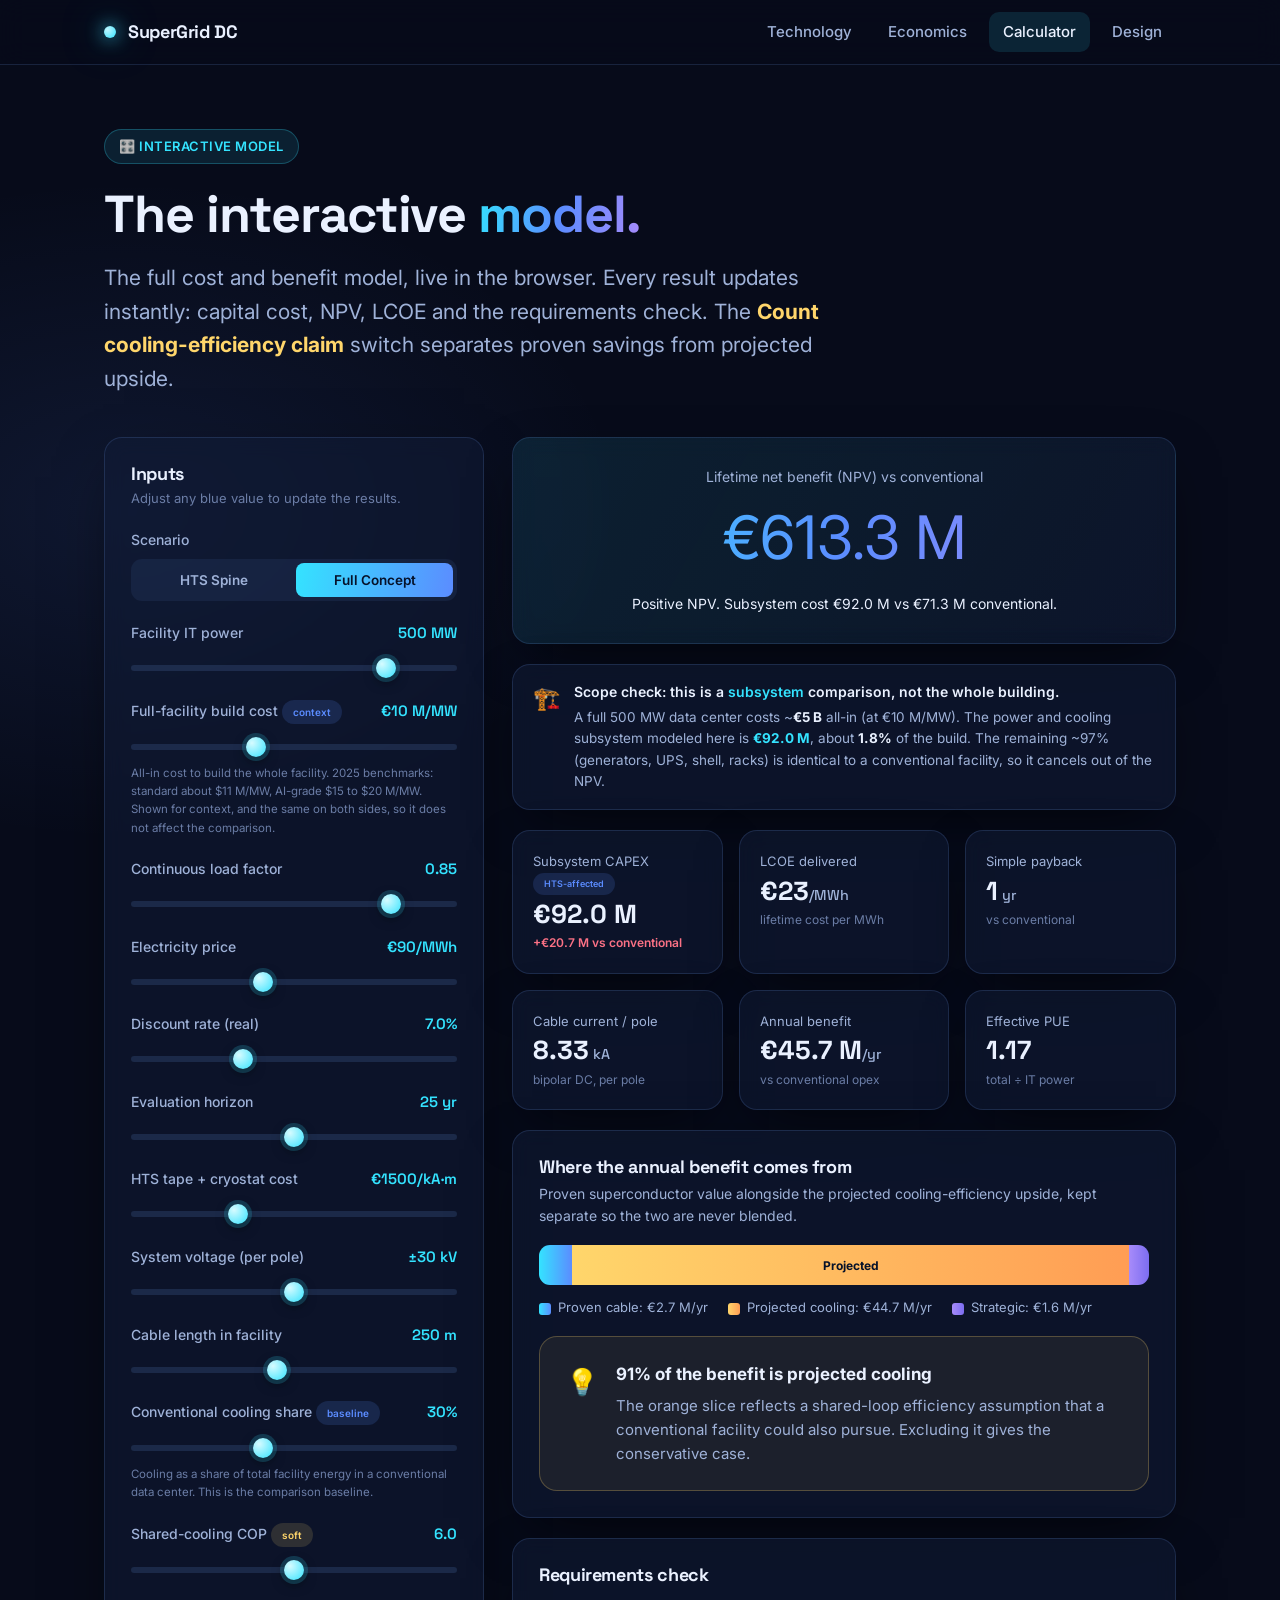
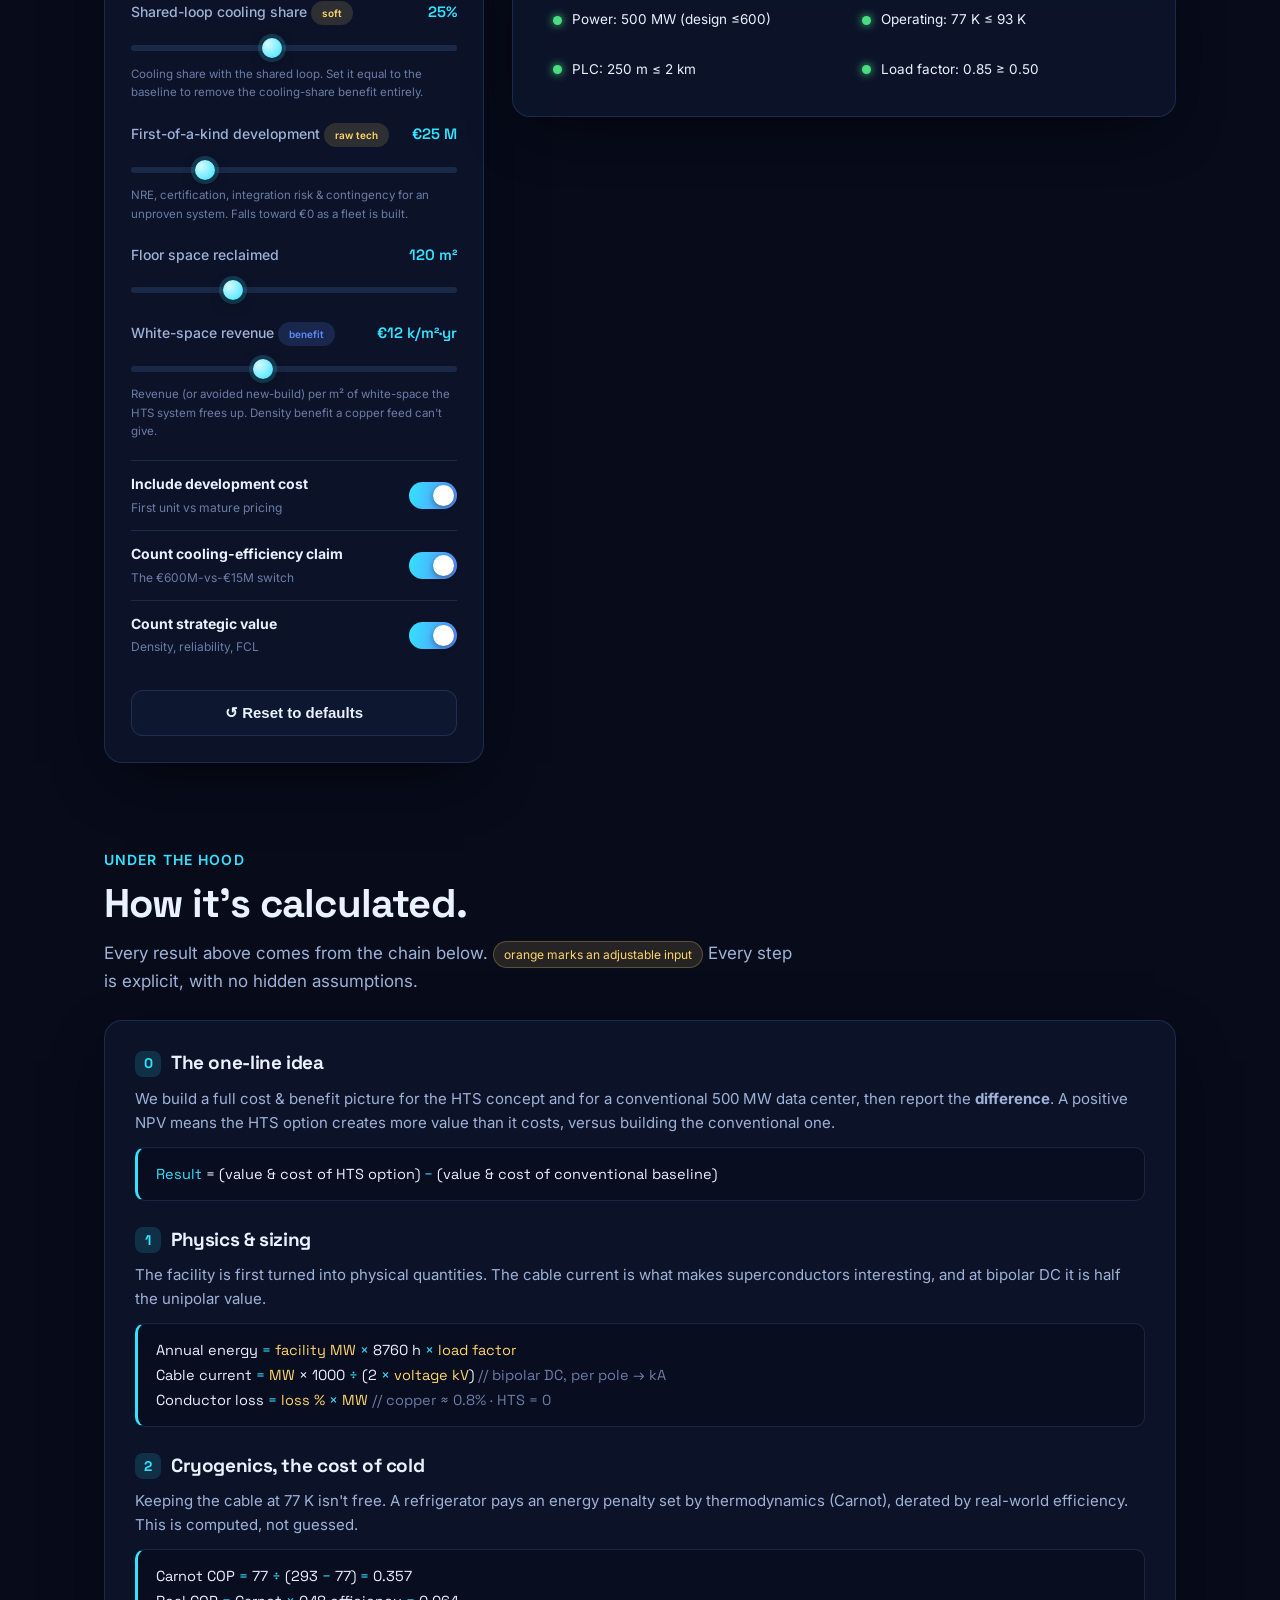
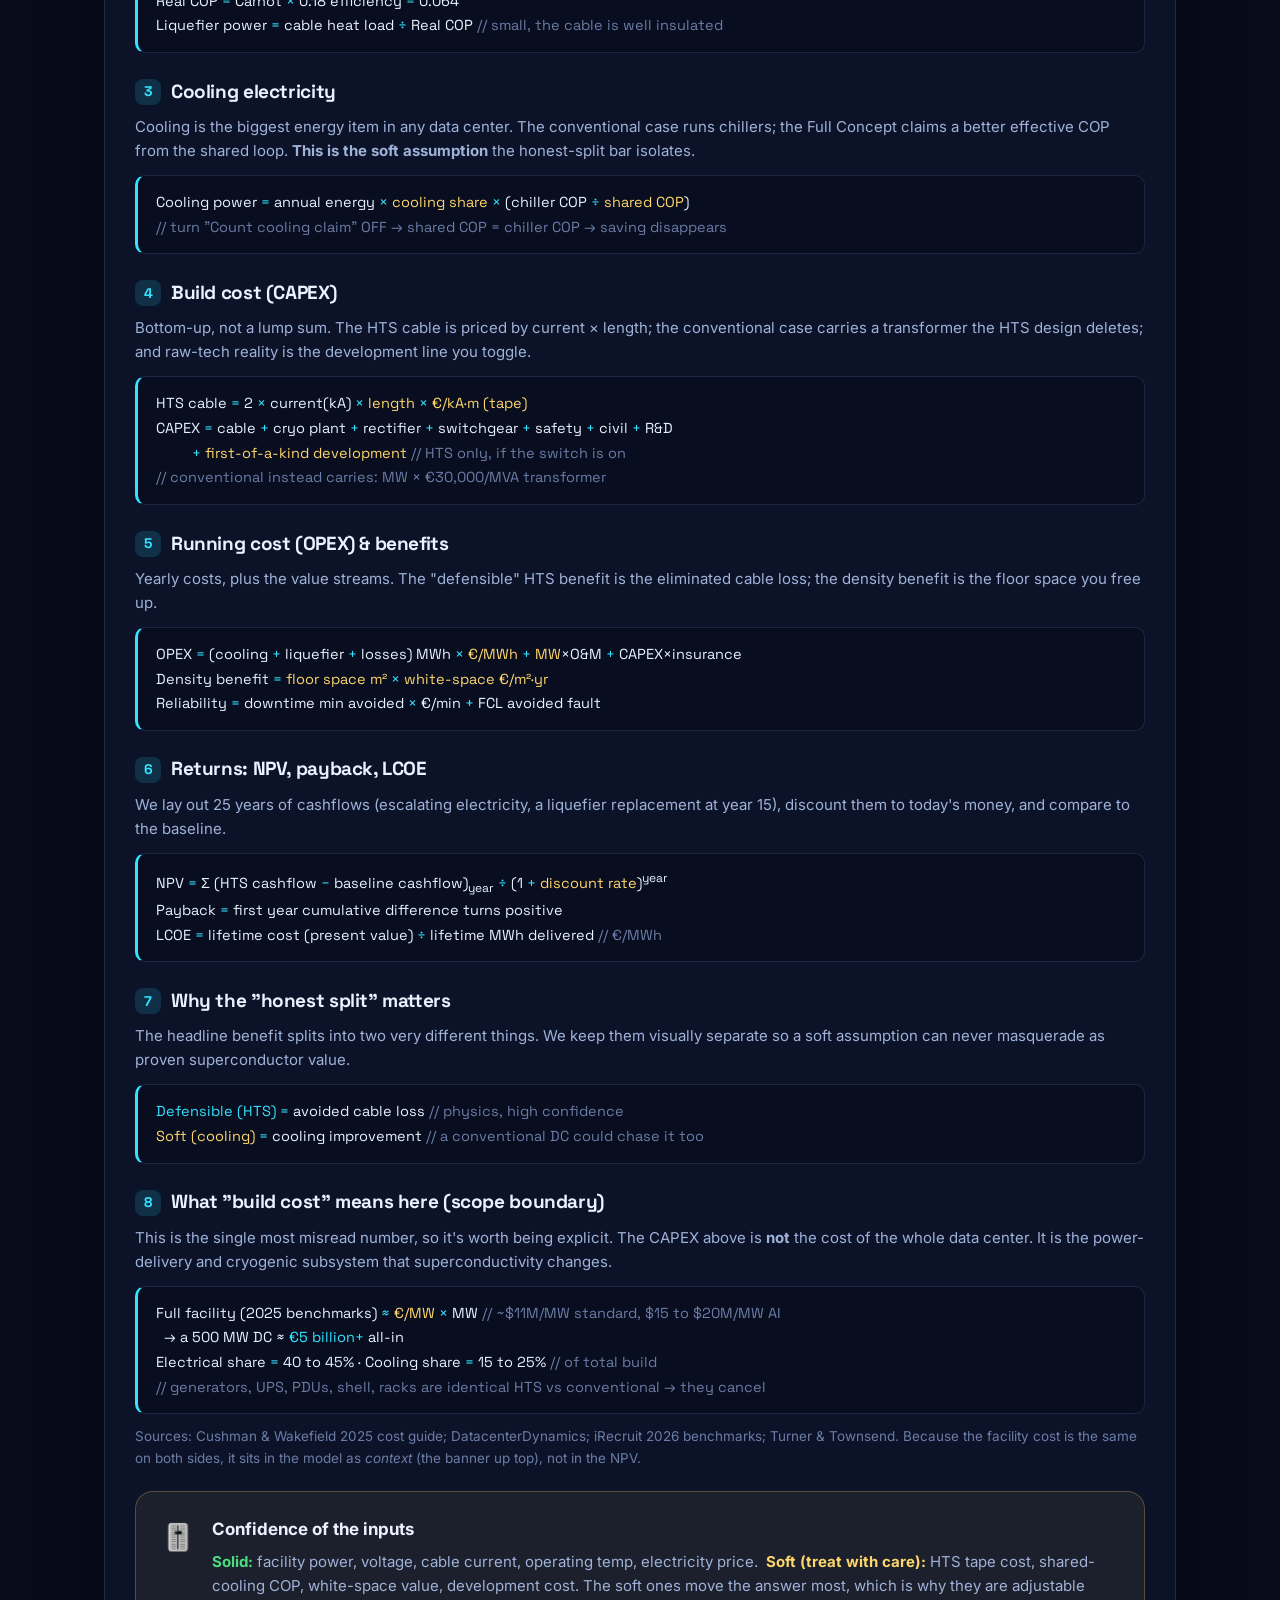
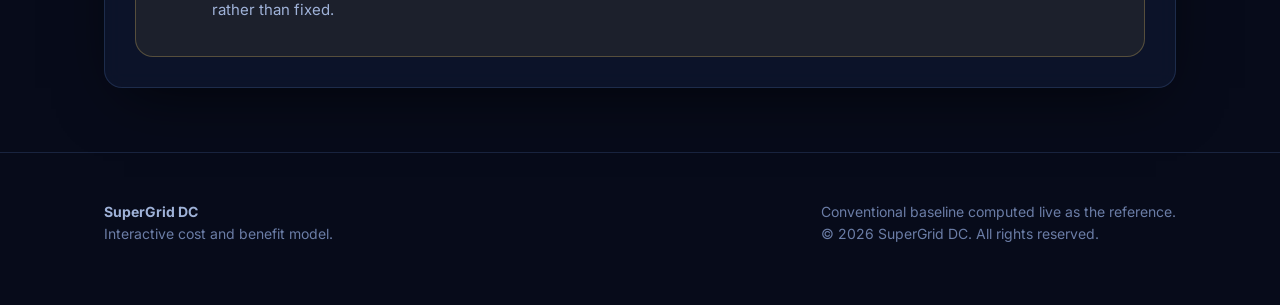
==== commit f96aabdb: "Update website" ====
--- a/calculator.html
+++ b/calculator.html
@@ -108,9 +108,19 @@
           <div class="ctrl-head"><label>Cable length in facility</label><span class="v" id="v-len">250 m</span></div>
           <input type="range" id="len" min="50" max="500" step="10" value="250">
         </div>
+        <div class="ctrl">
+          <div class="ctrl-head"><label>Conventional cooling share <span class="pill pill-blue" style="font-size:10px">baseline</span></label><span class="v" id="v-bshare">30%</span></div>
+          <input type="range" id="bshare" min="0.20" max="0.45" step="0.01" value="0.30">
+          <p style="font-size:11.5px; color:var(--ink-faint); margin-top:6px">Cooling as a share of total facility energy in a conventional data center. This is the comparison baseline.</p>
+        </div>
         <div class="ctrl" id="ctrl-cop">
           <div class="ctrl-head"><label>Shared-cooling COP <span class="pill pill-warn" style="font-size:10px">soft</span></label><span class="v" id="v-cop">6.0</span></div>
           <input type="range" id="cop" min="4" max="8" step="0.1" value="6">
+        </div>
+        <div class="ctrl" id="ctrl-fshare">
+          <div class="ctrl-head"><label>Shared-loop cooling share <span class="pill pill-warn" style="font-size:10px">soft</span></label><span class="v" id="v-fshare">25%</span></div>
+          <input type="range" id="fshare" min="0.10" max="0.45" step="0.01" value="0.25">
+          <p style="font-size:11.5px; color:var(--ink-faint); margin-top:6px">Cooling share with the shared loop. Set it equal to the baseline to remove the cooling-share benefit entirely.</p>
         </div>
         <div class="ctrl" id="ctrl-dev">
           <div class="ctrl-head"><label>First-of-a-kind development <span class="pill pill-warn" style="font-size:10px">raw tech</span></label><span class="v" id="v-dev">€25 M</span></div>
@@ -377,11 +387,15 @@
   const volt = s.hts ? P.volt : 11;                            // conventional MV ~11 kV
   const kA = currentKA(mw, volt, s.topology);
 
-  // cooling COP override (Full only, exposed slider + toggle)
-  let share=s.coolingShare, scop=s.sharedCOP;
-  if (s.hts && s===SCEN.full){
-    scop = P.cop;
-    if (!P.countCooling){ share=0.30; scop=0; }               // strip the cooling claim
+  // cooling share + COP (both exposed as sliders)
+  let share, scop;
+  if (!s.hts){                                                // conventional baseline
+    share = P.baseCoolShare; scop = 0;
+  } else if (s===SCEN.full){                                  // full concept
+    share = P.fullCoolShare; scop = P.cop;
+    if (!P.countCooling){ share = P.baseCoolShare; scop = 0; } // strip the cooling claim
+  } else {                                                    // spine: no cooling improvement
+    share = P.baseCoolShare; scop = 0;
   }
 
   // physics
@@ -466,6 +480,7 @@
 const state = {
   scenario:'full', mw:500, lf:0.85, price:90, disc:0.07, life:25,
   tape:1500, volt:30, len:250, cop:6, dev:25, includeDev:true,
+  baseCoolShare:0.30, fullCoolShare:0.25,
   floor:120, ws:12000, fac:10, countCooling:true, countStrategic:true
 };
 const defaults = {...state};
@@ -474,6 +489,7 @@
   const P = { mw:state.mw, lf:state.lf, price:state.price, disc:state.disc, life:state.life,
               tape:state.tape, volt:state.volt, len:state.len, cop:state.cop,
               dev:state.dev*1e6, includeDev:state.includeDev,
+              baseCoolShare:state.baseCoolShare, fullCoolShare:state.fullCoolShare,
               floor:state.floor, ws:state.ws,
               countCooling:state.countCooling, countStrategic:state.countStrategic };
   const base = scenarioModel(SCEN.baseline, P);
@@ -564,8 +580,10 @@
   setReq('rq4d','rq4', state.lf>=0.50, `Load factor: ${state.lf.toFixed(2)} ≥ 0.50`);
 
   // show/hide COP control for spine
-  el('ctrl-cop').style.opacity = state.scenario==='full' ? '1' : '0.4';
-  el('ctrl-cop').style.pointerEvents = state.scenario==='full' ? 'auto' : 'none';
+  ['ctrl-cop','ctrl-fshare'].forEach(id=>{
+    el(id).style.opacity = state.scenario==='full' ? '1' : '0.4';
+    el(id).style.pointerEvents = state.scenario==='full' ? 'auto' : 'none';
+  });
 }
 
 // ---- wiring ----
@@ -586,6 +604,8 @@
 bind('volt','volt', v=>'±'+v+' kV');
 bind('len','len', v=>v+' m');
 bind('cop','cop', v=>v.toFixed(1));
+bind('bshare','baseCoolShare', v=>(v*100).toFixed(0)+'%');
+bind('fshare','fullCoolShare', v=>(v*100).toFixed(0)+'%');
 bind('dev','dev', v=>'€'+v+' M');
 bind('floor','floor', v=>v+' m²');
 bind('ws','ws', v=>'€'+(v/1000)+' k/m²·yr');
@@ -608,7 +628,8 @@
     ['disc','disc',v=>(v*100).toFixed(1)+'%'],['life','life',v=>v+' yr'],['tape','tape',v=>'€'+v+'/kA·m'],
     ['volt','volt',v=>'±'+v+' kV'],['len','len',v=>v+' m'],['cop','cop',v=>v.toFixed(1)],
     ['dev','dev',v=>'€'+v+' M'],['floor','floor',v=>v+' m²'],['ws','ws',v=>'€'+(v/1000)+' k/m²·yr'],
-    ['fac','fac',v=>'€'+v+' M/MW']]){
+    ['fac','fac',v=>'€'+v+' M/MW'],
+    ['bshare','baseCoolShare',v=>(v*100).toFixed(0)+'%'],['fshare','fullCoolShare',v=>(v*100).toFixed(0)+'%']]){
     const inp=document.getElementById(id); inp.value=state[key];
     document.getElementById('v-'+id).textContent=fmt(state[key]);
   }
